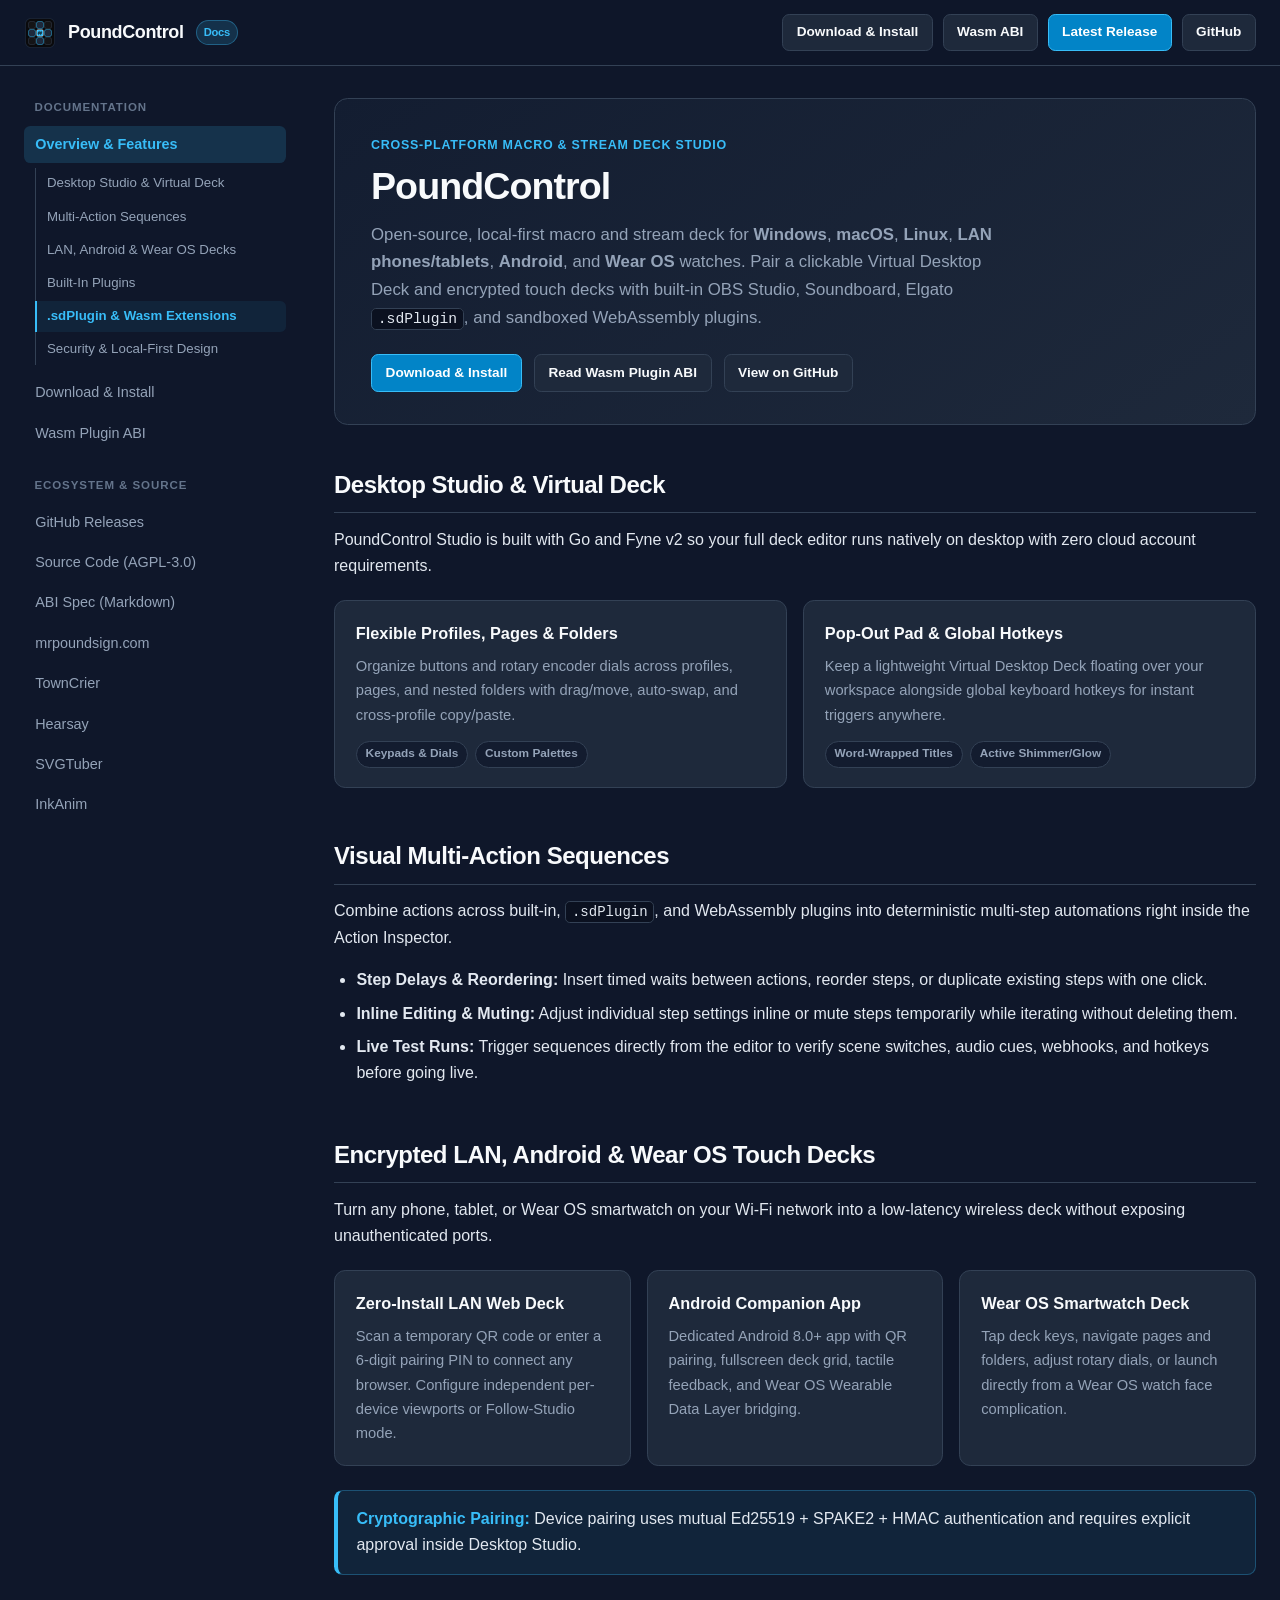
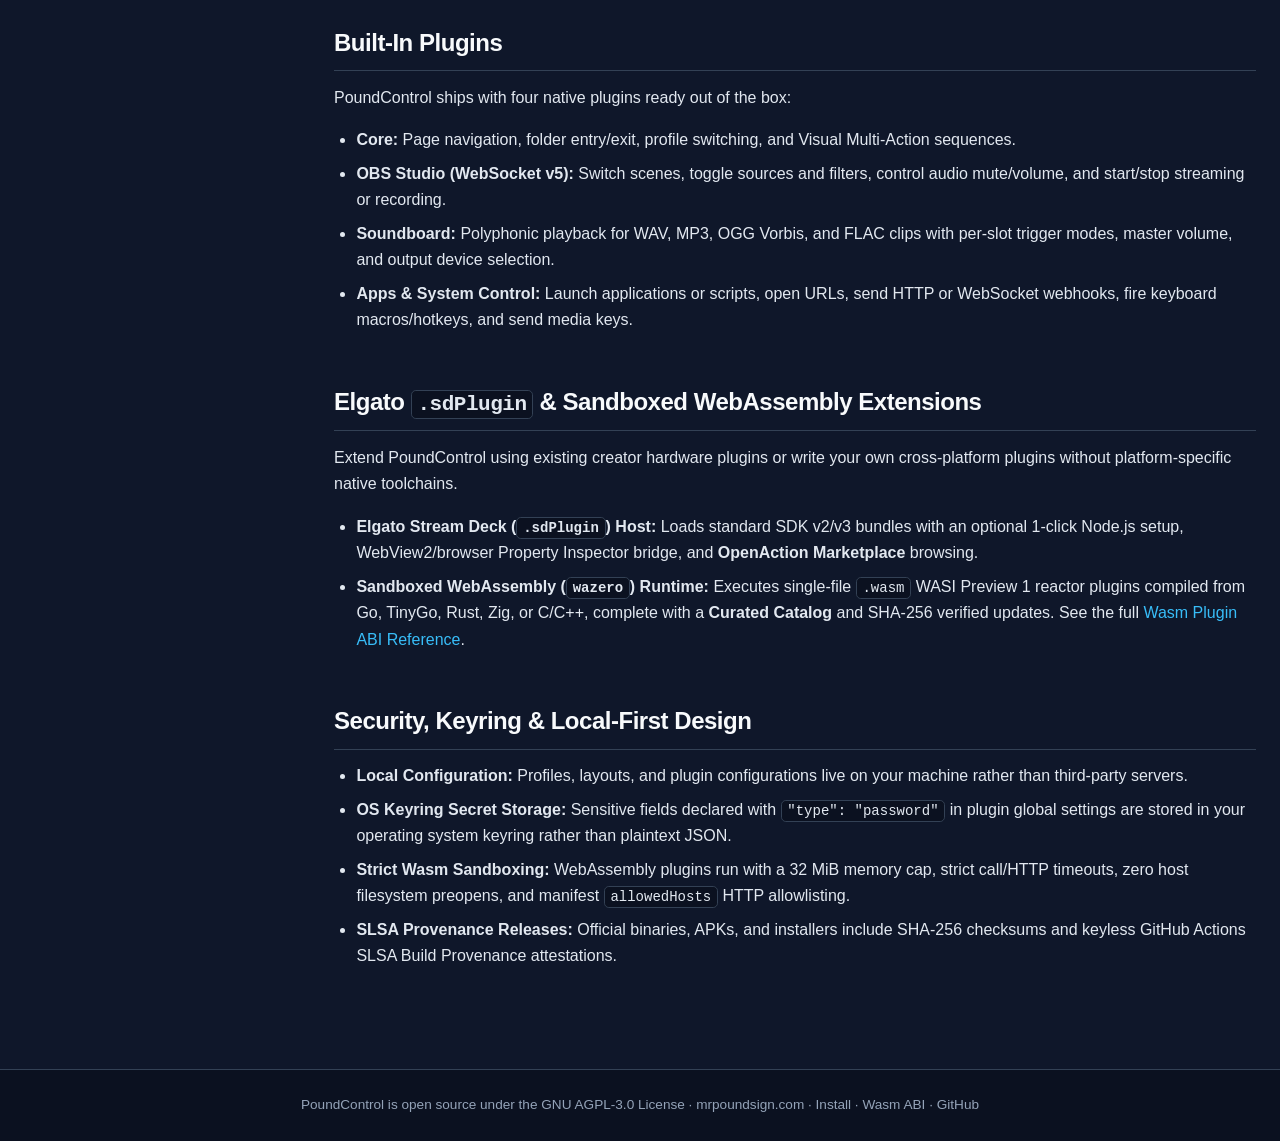
==== docs/index.html @ d722e158 "docs(pages): add GitHub Pages website, install guide, and Wasm ABI reference" ====
<!DOCTYPE html>
<html lang="en">
<head>
  <meta charset="UTF-8">
  <meta name="viewport" content="width=device-width, initial-scale=1.0">
  <meta name="google-site-verification" content="RJ-0Jr9dzDzeXes7Bo1_Vgc5GKHw8R2ADLe-tBge_tU">
  <title>PoundControl — Cross-Platform Macro Deck, OBS Studio Controller &amp; Plugin Studio</title>
  <meta name="description" content="Open-source, local-first macro and stream deck for Windows, macOS, Linux, LAN browsers, Android, and Wear OS with OBS Studio, Soundboard, .sdPlugin, and sandboxed WebAssembly plugins.">
  <link rel="icon" type="image/png" href="icon.png">
  <link rel="stylesheet" href="site.css">
  <script src="site.js" defer></script>
</head>
<body>
  <a href="#main-content" class="skip-link visually-hidden">Skip to main content</a>

  <div class="app-shell">
    <header class="site-header">
      <div class="header-inner">
        <a href="index.html" class="brand-link">
          <img src="icon.png" alt="" class="brand-icon" width="32" height="32">
          <span>PoundControl</span>
          <span class="brand-badge">Docs</span>
        </a>
        <nav class="header-actions" aria-label="Primary actions">
          <a href="install.html" class="header-btn">Download &amp; Install</a>
          <a href="wasm-abi.html" class="header-btn">Wasm ABI</a>
          <a href="https://github.com/mrpoundsign/PoundControl/releases/latest" class="header-btn header-btn-primary">Latest Release</a>
          <a href="https://github.com/mrpoundsign/PoundControl" class="header-btn">GitHub</a>
        </nav>
      </div>
    </header>

    <div class="docs-layout">
      <aside class="sidebar" aria-label="Documentation navigation">
        <div class="sidebar-group">
          <p class="sidebar-heading">Documentation</p>
          <ul class="sidebar-nav">
            <li>
              <a href="index.html" aria-current="page">Overview &amp; Features</a>
              <ul class="sidebar-subnav" aria-label="On this page">
                <li><a href="#studio">Desktop Studio &amp; Virtual Deck</a></li>
                <li><a href="#multi-action">Multi-Action Sequences</a></li>
                <li><a href="#touch-decks">LAN, Android &amp; Wear OS Decks</a></li>
                <li><a href="#built-in">Built-In Plugins</a></li>
                <li><a href="#plugins">.sdPlugin &amp; Wasm Extensions</a></li>
                <li><a href="#security">Security &amp; Local-First Design</a></li>
              </ul>
            </li>
            <li><a href="install.html">Download &amp; Install</a></li>
            <li><a href="wasm-abi.html">Wasm Plugin ABI</a></li>
          </ul>
        </div>

        <div class="sidebar-group">
          <p class="sidebar-heading">Ecosystem &amp; Source</p>
          <ul class="sidebar-nav">
            <li><a href="https://github.com/mrpoundsign/PoundControl/releases/latest">GitHub Releases</a></li>
            <li><a href="https://github.com/mrpoundsign/PoundControl">Source Code (AGPL-3.0)</a></li>
            <li><a href="https://github.com/mrpoundsign/PoundControl/blob/main/docs/WASM_PLUGIN_ABI.md">ABI Spec (Markdown)</a></li>
            <li><a href="https://mrpoundsign.com/">mrpoundsign.com</a></li>
            <li><a href="https://mrpoundsign.com/TownCrier/">TownCrier</a></li>
            <li><a href="https://mrpoundsign.com/Hearsay/">Hearsay</a></li>
            <li><a href="https://mrpoundsign.com/SVGTuber/">SVGTuber</a></li>
            <li><a href="https://mrpoundsign.com/InkAnim/">InkAnim</a></li>
          </ul>
        </div>
      </aside>

      <main id="main-content" class="doc-content">
        <section class="hero">
          <span class="hero-eyebrow">Cross-Platform Macro &amp; Stream Deck Studio</span>
          <h1>PoundControl</h1>
          <p class="hero-lead">
            Open-source, local-first macro and stream deck for <strong>Windows</strong>, <strong>macOS</strong>, <strong>Linux</strong>, <strong>LAN phones/tablets</strong>, <strong>Android</strong>, and <strong>Wear OS</strong> watches. Pair a clickable Virtual Desktop Deck and encrypted touch decks with built-in OBS Studio, Soundboard, Elgato <code>.sdPlugin</code>, and sandboxed WebAssembly plugins.
          </p>
          <div class="hero-actions">
            <a href="install.html" class="header-btn header-btn-primary">Download &amp; Install</a>
            <a href="wasm-abi.html" class="header-btn">Read Wasm Plugin ABI</a>
            <a href="https://github.com/mrpoundsign/PoundControl" class="header-btn">View on GitHub</a>
          </div>
        </section>

        <section id="studio" class="doc-section" tabindex="-1">
          <h2>Desktop Studio &amp; Virtual Deck</h2>
          <p>
            PoundControl Studio is built with Go and Fyne v2 so your full deck editor runs natively on desktop with zero cloud account requirements.
          </p>
          <div class="card-grid">
            <article class="card">
              <h3>Flexible Profiles, Pages &amp; Folders</h3>
              <p>Organize buttons and rotary encoder dials across profiles, pages, and nested folders with drag/move, auto-swap, and cross-profile copy/paste.</p>
              <div class="card-badges">
                <span class="pill">Keypads &amp; Dials</span>
                <span class="pill">Custom Palettes</span>
              </div>
            </article>
            <article class="card">
              <h3>Pop-Out Pad &amp; Global Hotkeys</h3>
              <p>Keep a lightweight Virtual Desktop Deck floating over your workspace alongside global keyboard hotkeys for instant triggers anywhere.</p>
              <div class="card-badges">
                <span class="pill">Word-Wrapped Titles</span>
                <span class="pill">Active Shimmer/Glow</span>
              </div>
            </article>
          </div>
        </section>

        <section id="multi-action" class="doc-section" tabindex="-1">
          <h2>Visual Multi-Action Sequences</h2>
          <p>
            Combine actions across built-in, <code>.sdPlugin</code>, and WebAssembly plugins into deterministic multi-step automations right inside the Action Inspector.
          </p>
          <ul>
            <li><strong>Step Delays &amp; Reordering:</strong> Insert timed waits between actions, reorder steps, or duplicate existing steps with one click.</li>
            <li><strong>Inline Editing &amp; Muting:</strong> Adjust individual step settings inline or mute steps temporarily while iterating without deleting them.</li>
            <li><strong>Live Test Runs:</strong> Trigger sequences directly from the editor to verify scene switches, audio cues, webhooks, and hotkeys before going live.</li>
          </ul>
        </section>

        <section id="touch-decks" class="doc-section" tabindex="-1">
          <h2>Encrypted LAN, Android &amp; Wear OS Touch Decks</h2>
          <p>
            Turn any phone, tablet, or Wear OS smartwatch on your Wi-Fi network into a low-latency wireless deck without exposing unauthenticated ports.
          </p>
          <div class="card-grid">
            <article class="card">
              <h3>Zero-Install LAN Web Deck</h3>
              <p>Scan a temporary QR code or enter a 6-digit pairing PIN to connect any browser. Configure independent per-device viewports or Follow-Studio mode.</p>
            </article>
            <article class="card">
              <h3>Android Companion App</h3>
              <p>Dedicated Android 8.0+ app with QR pairing, fullscreen deck grid, tactile feedback, and Wear OS Wearable Data Layer bridging.</p>
            </article>
            <article class="card">
              <h3>Wear OS Smartwatch Deck</h3>
              <p>Tap deck keys, navigate pages and folders, adjust rotary dials, or launch directly from a Wear OS watch face complication.</p>
            </article>
          </div>
          <div class="callout">
            <strong>Cryptographic Pairing:</strong> Device pairing uses mutual Ed25519 + SPAKE2 + HMAC authentication and requires explicit approval inside Desktop Studio.
          </div>
        </section>

        <section id="built-in" class="doc-section" tabindex="-1">
          <h2>Built-In Plugins</h2>
          <p>PoundControl ships with four native plugins ready out of the box:</p>
          <ul>
            <li><strong>Core:</strong> Page navigation, folder entry/exit, profile switching, and Visual Multi-Action sequences.</li>
            <li><strong>OBS Studio (WebSocket v5):</strong> Switch scenes, toggle sources and filters, control audio mute/volume, and start/stop streaming or recording.</li>
            <li><strong>Soundboard:</strong> Polyphonic playback for WAV, MP3, OGG Vorbis, and FLAC clips with per-slot trigger modes, master volume, and output device selection.</li>
            <li><strong>Apps &amp; System Control:</strong> Launch applications or scripts, open URLs, send HTTP or WebSocket webhooks, fire keyboard macros/hotkeys, and send media keys.</li>
          </ul>
        </section>

        <section id="plugins" class="doc-section" tabindex="-1">
          <h2>Elgato <code>.sdPlugin</code> &amp; Sandboxed WebAssembly Extensions</h2>
          <p>
            Extend PoundControl using existing creator hardware plugins or write your own cross-platform plugins without platform-specific native toolchains.
          </p>
          <ul>
            <li><strong>Elgato Stream Deck (<code>.sdPlugin</code>) Host:</strong> Loads standard SDK v2/v3 bundles with an optional 1-click Node.js setup, WebView2/browser Property Inspector bridge, and <strong>OpenAction Marketplace</strong> browsing.</li>
            <li><strong>Sandboxed WebAssembly (<code>wazero</code>) Runtime:</strong> Executes single-file <code>.wasm</code> WASI Preview 1 reactor plugins compiled from Go, TinyGo, Rust, Zig, or C/C++, complete with a <strong>Curated Catalog</strong> and SHA-256 verified updates. See the full <a href="wasm-abi.html">Wasm Plugin ABI Reference</a>.</li>
          </ul>
        </section>

        <section id="security" class="doc-section" tabindex="-1">
          <h2>Security, Keyring &amp; Local-First Design</h2>
          <ul>
            <li><strong>Local Configuration:</strong> Profiles, layouts, and plugin configurations live on your machine rather than third-party servers.</li>
            <li><strong>OS Keyring Secret Storage:</strong> Sensitive fields declared with <code>"type": "password"</code> in plugin global settings are stored in your operating system keyring rather than plaintext JSON.</li>
            <li><strong>Strict Wasm Sandboxing:</strong> WebAssembly plugins run with a 32 MiB memory cap, strict call/HTTP timeouts, zero host filesystem preopens, and manifest <code>allowedHosts</code> HTTP allowlisting.</li>
            <li><strong>SLSA Provenance Releases:</strong> Official binaries, APKs, and installers include SHA-256 checksums and keyless GitHub Actions SLSA Build Provenance attestations.</li>
          </ul>
        </section>
      </main>
    </div>

    <footer class="site-footer">
      PoundControl is open source under the <a href="https://github.com/mrpoundsign/PoundControl/blob/main/LICENSE">GNU AGPL-3.0 License</a> &middot;
      <a href="https://mrpoundsign.com/">mrpoundsign.com</a> &middot;
      <a href="install.html">Install</a> &middot;
      <a href="wasm-abi.html">Wasm ABI</a> &middot;
      <a href="https://github.com/mrpoundsign/PoundControl">GitHub</a>
    </footer>
  </div>
</body>
</html>
---- docs/site.css ----
:root {
  color-scheme: dark;
  --bg-page: #0F172A;
  --bg-surface: #1E293B;
  --bg-surface-hover: #273549;
  --bg-code: #0B1120;
  --border-subtle: #334155;
  --border-bright: #475569;
  --text-primary: #F8FAFC;
  --text-secondary: #94A3B8;
  --text-muted: #64748B;
  --accent-primary: #38BDF8;
  --accent-secondary: #0284C7;
  --accent-glow: rgba(56, 189, 248, 0.16);
  --success: #34D399;
  --warning: #FBBF24;
  --badge-req-bg: rgba(56, 189, 248, 0.14);
  --badge-req-text: #7DD3FC;
  --badge-opt-bg: rgba(148, 163, 184, 0.14);
  --badge-opt-text: #CBD5E1;
  --badge-exp-bg: rgba(251, 191, 36, 0.14);
  --badge-exp-text: #FCD34D;

  --font-sans: 'Inter', -apple-system, BlinkMacSystemFont, "Segoe UI", Roboto, Helvetica, Arial, sans-serif;
  --font-mono: 'JetBrains Mono', ui-monospace, SFMono-Regular, Menlo, Monaco, Consolas, "Liberation Mono", "Courier New", monospace;
}

*, *::before, *::after {
  box-sizing: border-box;
}

html {
  background-color: var(--bg-page);
  color: var(--text-primary);
  font-family: var(--font-sans);
  line-height: 1.65;
  scroll-behavior: smooth;
  scroll-padding-top: 5.5rem;
}

body {
  margin: 0;
  min-height: 100vh;
  background-color: var(--bg-page);
  color: var(--text-primary);
}

/* Accessibility skip link & utilities */
.visually-hidden {
  position: absolute;
  width: 1px;
  height: 1px;
  padding: 0;
  margin: -1px;
  overflow: hidden;
  clip: rect(0, 0, 0, 0);
  white-space: nowrap;
  border: 0;
}

.skip-link:focus {
  position: fixed;
  top: 0.75rem;
  left: 0.75rem;
  width: auto;
  height: auto;
  margin: 0;
  padding: 0.55rem 0.95rem;
  clip: auto;
  overflow: visible;
  z-index: 200;
  background-color: var(--accent-primary);
  color: #0B1120;
  font-weight: 600;
  border-radius: 0.45rem;
  text-decoration: none;
  box-shadow: 0 8px 24px rgba(0, 0, 0, 0.5);
}

a {
  color: var(--accent-primary);
  text-decoration: none;
}

a:hover {
  text-decoration: underline;
}

a:focus-visible,
button:focus-visible,
.table-wrapper:focus-visible {
  outline: 2px solid var(--accent-primary);
  outline-offset: 2px;
}

/* Shell & Header */
.app-shell {
  display: flex;
  flex-direction: column;
  min-height: 100vh;
}

.site-header {
  position: sticky;
  top: 0;
  z-index: 50;
  background-color: rgba(15, 23, 42, 0.88);
  backdrop-filter: blur(12px);
  border-bottom: 1px solid var(--border-subtle);
}

.header-inner {
  max-width: 1320px;
  margin: 0 auto;
  padding: 0.85rem 1.5rem;
  display: flex;
  align-items: center;
  justify-content: space-between;
  gap: 1rem;
  flex-wrap: wrap;
}

.brand-link {
  display: inline-flex;
  align-items: center;
  gap: 0.75rem;
  color: var(--text-primary);
  font-weight: 700;
  font-size: 1.125rem;
  letter-spacing: -0.02em;
  text-decoration: none;
}

.brand-link:hover {
  text-decoration: none;
  color: var(--accent-primary);
}

.brand-icon {
  width: 32px;
  height: 32px;
  border-radius: 7px;
  flex-shrink: 0;
}

.brand-badge {
  font-size: 0.7rem;
  font-weight: 600;
  padding: 0.15rem 0.45rem;
  border-radius: 999px;
  background-color: var(--accent-glow);
  color: var(--accent-primary);
  border: 1px solid rgba(56, 189, 248, 0.35);
}

.header-actions {
  display: flex;
  align-items: center;
  gap: 0.6rem;
  flex-wrap: wrap;
}

.header-btn {
  display: inline-flex;
  align-items: center;
  gap: 0.4rem;
  padding: 0.42rem 0.85rem;
  font-size: 0.85rem;
  font-weight: 600;
  border-radius: 0.45rem;
  border: 1px solid var(--border-subtle);
  background-color: var(--bg-surface);
  color: var(--text-primary);
  transition: background-color 0.15s ease, border-color 0.15s ease;
}

.header-btn:hover {
  text-decoration: none;
  background-color: var(--bg-surface-hover);
  border-color: var(--border-bright);
}

.header-btn-primary {
  background-color: var(--accent-secondary);
  border-color: var(--accent-primary);
  color: #FFFFFF;
}

.header-btn-primary:hover {
  background-color: #0369A1;
}

/* Main two-column docs layout */
.docs-layout {
  flex: 1;
  width: 100%;
  max-width: 1320px;
  margin: 0 auto;
  padding: 2rem 1.5rem 3.5rem;
  display: grid;
  grid-template-columns: 270px minmax(0, 1fr);
  gap: 2.5rem;
  align-items: start;
}

/* Sticky Sidebar */
.sidebar {
  position: sticky;
  top: 5.25rem;
  max-height: calc(100vh - 6.5rem);
  overflow-y: auto;
  padding-right: 0.5rem;
}

.sidebar-group {
  margin-bottom: 1.5rem;
}

.sidebar-heading {
  font-size: 0.72rem;
  font-weight: 700;
  text-transform: uppercase;
  letter-spacing: 0.08em;
  color: var(--text-muted);
  margin: 0 0 0.55rem 0.65rem;
}

.sidebar-nav {
  list-style: none;
  margin: 0;
  padding: 0;
}

.sidebar-nav > li {
  margin-bottom: 0.2rem;
}

.sidebar-nav a {
  display: block;
  padding: 0.42rem 0.7rem;
  border-radius: 0.4rem;
  font-size: 0.9rem;
  color: var(--text-secondary);
  font-weight: 500;
  transition: background-color 0.12s ease, color 0.12s ease;
}

.sidebar-nav a:hover {
  text-decoration: none;
  background-color: var(--bg-surface);
  color: var(--text-primary);
}

.sidebar-nav > li > a[aria-current="page"] {
  background-color: var(--accent-glow);
  color: var(--accent-primary);
  font-weight: 600;
}

/* Scrollspy Subnav */
.sidebar-subnav {
  list-style: none;
  margin: 0.3rem 0 0.6rem 0.7rem;
  padding: 0 0 0 0.65rem;
  border-left: 1px solid var(--border-subtle);
  scroll-target-group: auto;
}

.sidebar-subnav li {
  margin: 0.15rem 0;
}

.sidebar-subnav a {
  padding: 0.28rem 0.6rem;
  font-size: 0.83rem;
  color: var(--text-secondary);
  border-left: 2px solid transparent;
  margin-left: -0.7rem;
  border-radius: 0 0.35rem 0.35rem 0;
}

.sidebar-subnav a:is(:target-current, .target-current) {
  color: var(--accent-primary);
  border-left-color: var(--accent-primary);
  background-color: rgba(56, 189, 248, 0.08);
  font-weight: 600;
}

/* Main Content */
.doc-content {
  min-width: 0;
}

.hero {
  background: linear-gradient(145deg, #131D31 0%, #1E293B 100%);
  border: 1px solid var(--border-subtle);
  border-radius: 0.85rem;
  padding: 2rem 2.25rem;
  margin-bottom: 2.25rem;
}

.hero-eyebrow {
  display: inline-block;
  font-size: 0.78rem;
  font-weight: 600;
  letter-spacing: 0.06em;
  text-transform: uppercase;
  color: var(--accent-primary);
  margin-bottom: 0.5rem;
}

.hero h1 {
  margin: 0 0 0.75rem;
  font-size: clamp(1.75rem, 3vw, 2.35rem);
  line-height: 1.2;
  letter-spacing: -0.025em;
}

.hero-lead {
  margin: 0 0 1.4rem;
  color: var(--text-secondary);
  font-size: 1.05rem;
  max-width: 68ch;
}

.hero-actions {
  display: flex;
  flex-wrap: wrap;
  gap: 0.75rem;
}

.doc-section {
  margin-bottom: 2.75rem;
  padding-top: 0.25rem;
}

.doc-section:focus {
  outline: none;
}

.doc-section h2 {
  font-size: 1.5rem;
  letter-spacing: -0.02em;
  margin: 0 0 0.85rem;
  padding-bottom: 0.5rem;
  border-bottom: 1px solid var(--border-subtle);
}

.doc-section h3 {
  font-size: 1.15rem;
  margin: 1.6rem 0 0.6rem;
  color: var(--text-primary);
}

.doc-section p {
  margin: 0 0 1rem;
  color: #E2E8F0;
}

.doc-section ul,
.doc-section ol {
  margin: 0 0 1.1rem;
  padding-left: 1.4rem;
  color: #E2E8F0;
}

.doc-section li {
  margin-bottom: 0.45rem;
}

code {
  font-family: var(--font-mono);
  font-size: 0.875em;
  background-color: var(--bg-code);
  border: 1px solid var(--border-subtle);
  padding: 0.12rem 0.36rem;
  border-radius: 0.3rem;
  color: #E2E8F0;
}

pre code {
  background: none;
  border: none;
  padding: 0;
  font-size: 0.86rem;
}

/* Feature Cards Grid */
.card-grid {
  display: grid;
  grid-template-columns: repeat(auto-fit, minmax(240px, 1fr));
  gap: 1rem;
  margin: 1.25rem 0 1.5rem;
}

.card {
  background-color: var(--bg-surface);
  border: 1px solid var(--border-subtle);
  border-radius: 0.7rem;
  padding: 1.2rem 1.3rem;
}

.card h3 {
  margin: 0 0 0.45rem;
  font-size: 1.02rem;
  color: var(--text-primary);
}

.card p {
  margin: 0;
  font-size: 0.92rem;
  color: var(--text-secondary);
}

.card-badges {
  display: flex;
  flex-wrap: wrap;
  gap: 0.45rem;
  margin-top: 0.85rem;
}

.pill {
  font-size: 0.74rem;
  font-weight: 600;
  padding: 0.18rem 0.55rem;
  border-radius: 999px;
  background-color: rgba(15, 23, 42, 0.7);
  border: 1px solid var(--border-subtle);
  color: var(--text-secondary);
}

/* Callout */
.callout {
  background-color: rgba(56, 189, 248, 0.08);
  border: 1px solid rgba(56, 189, 248, 0.3);
  border-left: 4px solid var(--accent-primary);
  border-radius: 0.55rem;
  padding: 0.95rem 1.15rem;
  margin: 1.25rem 0;
  color: #E2E8F0;
}

.callout strong {
  color: var(--accent-primary);
}

/* Badges in tables */
.status-badge {
  display: inline-block;
  font-size: 0.74rem;
  font-weight: 600;
  padding: 0.16rem 0.5rem;
  border-radius: 0.35rem;
  white-space: nowrap;
}

.status-required {
  background-color: var(--badge-req-bg);
  color: var(--badge-req-text);
  border: 1px solid rgba(56, 189, 248, 0.35);
}

.status-optional {
  background-color: var(--badge-opt-bg);
  color: var(--badge-opt-text);
  border: 1px solid rgba(148, 163, 184, 0.3);
}

.status-experimental {
  background-color: var(--badge-exp-bg);
  color: var(--badge-exp-text);
  border: 1px solid rgba(251, 191, 36, 0.35);
}

/* Responsive Tables (container query + sticky header/first column) */
.table-wrapper {
  container-type: inline-size;
  overflow-x: auto;
  overflow-y: auto;
  max-block-size: min(560px, 75vh);
  margin: 1.25rem 0 1.75rem;
  border: 1px solid var(--border-subtle);
  border-radius: 0.65rem;
  background-color: var(--bg-surface);
}

.api-table {
  width: 100%;
  border-collapse: collapse;
  font-size: 0.9rem;
  text-align: left;
}

.api-table caption {
  text-align: left;
  padding: 0.85rem 1rem;
  font-weight: 600;
  font-size: 0.95rem;
  color: var(--text-primary);
  background-color: #162032;
  border-bottom: 1px solid var(--border-subtle);
}

.api-table th,
.api-table td {
  padding: 0.75rem 1rem;
  border-bottom: 1px solid var(--border-subtle);
  vertical-align: top;
}

.api-table thead th {
  position: sticky;
  top: 0;
  z-index: 2;
  background-color: #131D31;
  color: var(--text-secondary);
  font-size: 0.78rem;
  font-weight: 700;
  text-transform: uppercase;
  letter-spacing: 0.05em;
  border-bottom: 1px solid var(--border-bright);
}

.api-table tbody th[scope="row"] {
  position: sticky;
  left: 0;
  z-index: 1;
  background-color: var(--bg-surface);
  font-weight: 600;
  color: var(--text-primary);
}

.api-table tbody tr:last-child th,
.api-table tbody tr:last-child td {
  border-bottom: none;
}

/* Table column labels for stacked narrow container layout */
.table-downloads {
  --label-2: "Recommended Download";
  --label-3: "Notes";
}

.table-limits {
  --label-2: "Value";
  --label-3: "Notes";
}

.table-exports {
  --label-2: "Status";
  --label-3: "Signature (Wasm types)";
  --label-4: "Return Value";
}

.table-imports {
  --label-2: "Signature";
  --label-3: "Return";
}

.table-field-types {
  --label-2: "UI Control";
  --label-3: "JSON Value / Shape";
  --label-4: "Notes";
}

@container (width < 600px) {
  .table-wrapper {
    max-block-size: none;
    overflow: visible;
    background-color: transparent;
    border: none;
  }

  .api-table,
  .api-table caption,
  .api-table tbody,
  .api-table tr,
  .api-table th,
  .api-table td {
    display: block;
    width: 100%;
  }

  .api-table caption {
    border: 1px solid var(--border-subtle);
    border-radius: 0.65rem 0.65rem 0 0;
  }

  .api-table thead {
    display: none;
  }

  .api-table tr {
    background-color: var(--bg-surface);
    border: 1px solid var(--border-subtle);
    border-radius: 0.65rem;
    margin-bottom: 0.85rem;
    overflow: hidden;
  }

  .api-table tbody th[scope="row"] {
    position: static;
    background-color: #162032;
    border-bottom: 1px solid var(--border-subtle);
  }

  .api-table td {
    display: grid;
    grid-template-columns: minmax(110px, 38%) 1fr;
    gap: 0.75rem;
    align-items: start;
  }

  .api-table td::before {
    font-size: 0.76rem;
    font-weight: 700;
    text-transform: uppercase;
    letter-spacing: 0.04em;
    color: var(--text-secondary);
  }

  .api-table td:nth-child(2)::before {
    content: var(--label-2);
  }

  .api-table td:nth-child(3)::before {
    content: var(--label-3);
  }

  .api-table td:nth-child(4)::before {
    content: var(--label-4);
  }
}

/* Copyable Code Figures */
.code-figure {
  margin: 1.2rem 0 1.6rem;
  border: 1px solid var(--border-subtle);
  border-radius: 0.65rem;
  background-color: var(--bg-code);
  overflow: hidden;
}

.code-figure figcaption {
  padding: 0.55rem 1rem;
  font-size: 0.8rem;
  font-weight: 600;
  color: var(--text-secondary);
  background-color: #131D31;
  border-bottom: 1px solid var(--border-subtle);
}

.copyable {
  position: relative;
}

.copyable pre {
  margin: 0;
  padding: 1rem 3.5rem 1rem 1rem;
  overflow-x: auto;
  line-height: 1.55;
  color: #E2E8F0;
}

.copy-button {
  position: absolute;
  top: 0.55rem;
  right: 0.55rem;
  display: inline-flex;
  align-items: center;
  justify-content: center;
  width: 2.1rem;
  height: 2.1rem;
  padding: 0;
  border: 1px solid var(--border-subtle);
  border-radius: 0.45rem;
  background-color: var(--bg-surface);
  color: var(--text-secondary);
  cursor: pointer;
  transition: opacity 0.15s ease, color 0.15s ease, background-color 0.15s ease, border-color 0.15s ease;
}

.copy-button:hover {
  color: var(--text-primary);
  background-color: var(--bg-surface-hover);
  border-color: var(--border-bright);
}

.copy-button[data-copied="true"] {
  color: var(--success);
  border-color: rgba(52, 211, 153, 0.5);
}

.copy-button .icon-check {
  display: none;
}

.copy-button[data-copied="true"] .icon-copy {
  display: none;
}

.copy-button[data-copied="true"] .icon-check {
  display: block;
}

.copyable .tip {
  position: absolute;
  top: 0.65rem;
  right: 3rem;
  padding: 0.25rem 0.6rem;
  font-size: 0.76rem;
  font-weight: 600;
  border-radius: 0.35rem;
  background-color: #064E3B;
  color: #A7F3D0;
  border: 1px solid rgba(52, 211, 153, 0.4);
  pointer-events: none;
  opacity: 0;
  transition: opacity 0.15s ease;
}

.copyable:has(.copy-button[data-copied="true"]) .tip {
  opacity: 1;
}

@media (hover: hover) {
  .copy-button {
    opacity: 0;
  }

  .copyable:hover .copy-button,
  .copy-button:focus-visible,
  .copy-button[data-copied="true"] {
    opacity: 1;
  }
}

@media (pointer: coarse) {
  .copy-button {
    min-width: 44px;
    min-height: 44px;
    opacity: 1;
  }

  .copyable pre {
    padding-right: 4rem;
  }
}

/* Footer */
.site-footer {
  border-top: 1px solid var(--border-subtle);
  background-color: #0B1120;
  padding: 1.5rem;
  text-align: center;
  font-size: 0.85rem;
  color: var(--text-secondary);
}

.site-footer a {
  color: var(--text-secondary);
}

.site-footer a:hover {
  color: var(--accent-primary);
}

/* Mobile Sidebar Collapse */
@media (max-width: 900px) {
  .docs-layout {
    grid-template-columns: 1fr;
    gap: 1.5rem;
    padding: 1.25rem 1rem 2.5rem;
  }

  .sidebar {
    position: static;
    max-height: none;
    overflow: visible;
    padding: 1rem;
    background-color: var(--bg-surface);
    border: 1px solid var(--border-subtle);
    border-radius: 0.65rem;
  }
}

@media (prefers-reduced-motion: reduce) {
  html {
    scroll-behavior: auto;
  }

  *, *::before, *::after {
    transition-duration: 0.01ms !important;
    animation-duration: 0.01ms !important;
  }
}
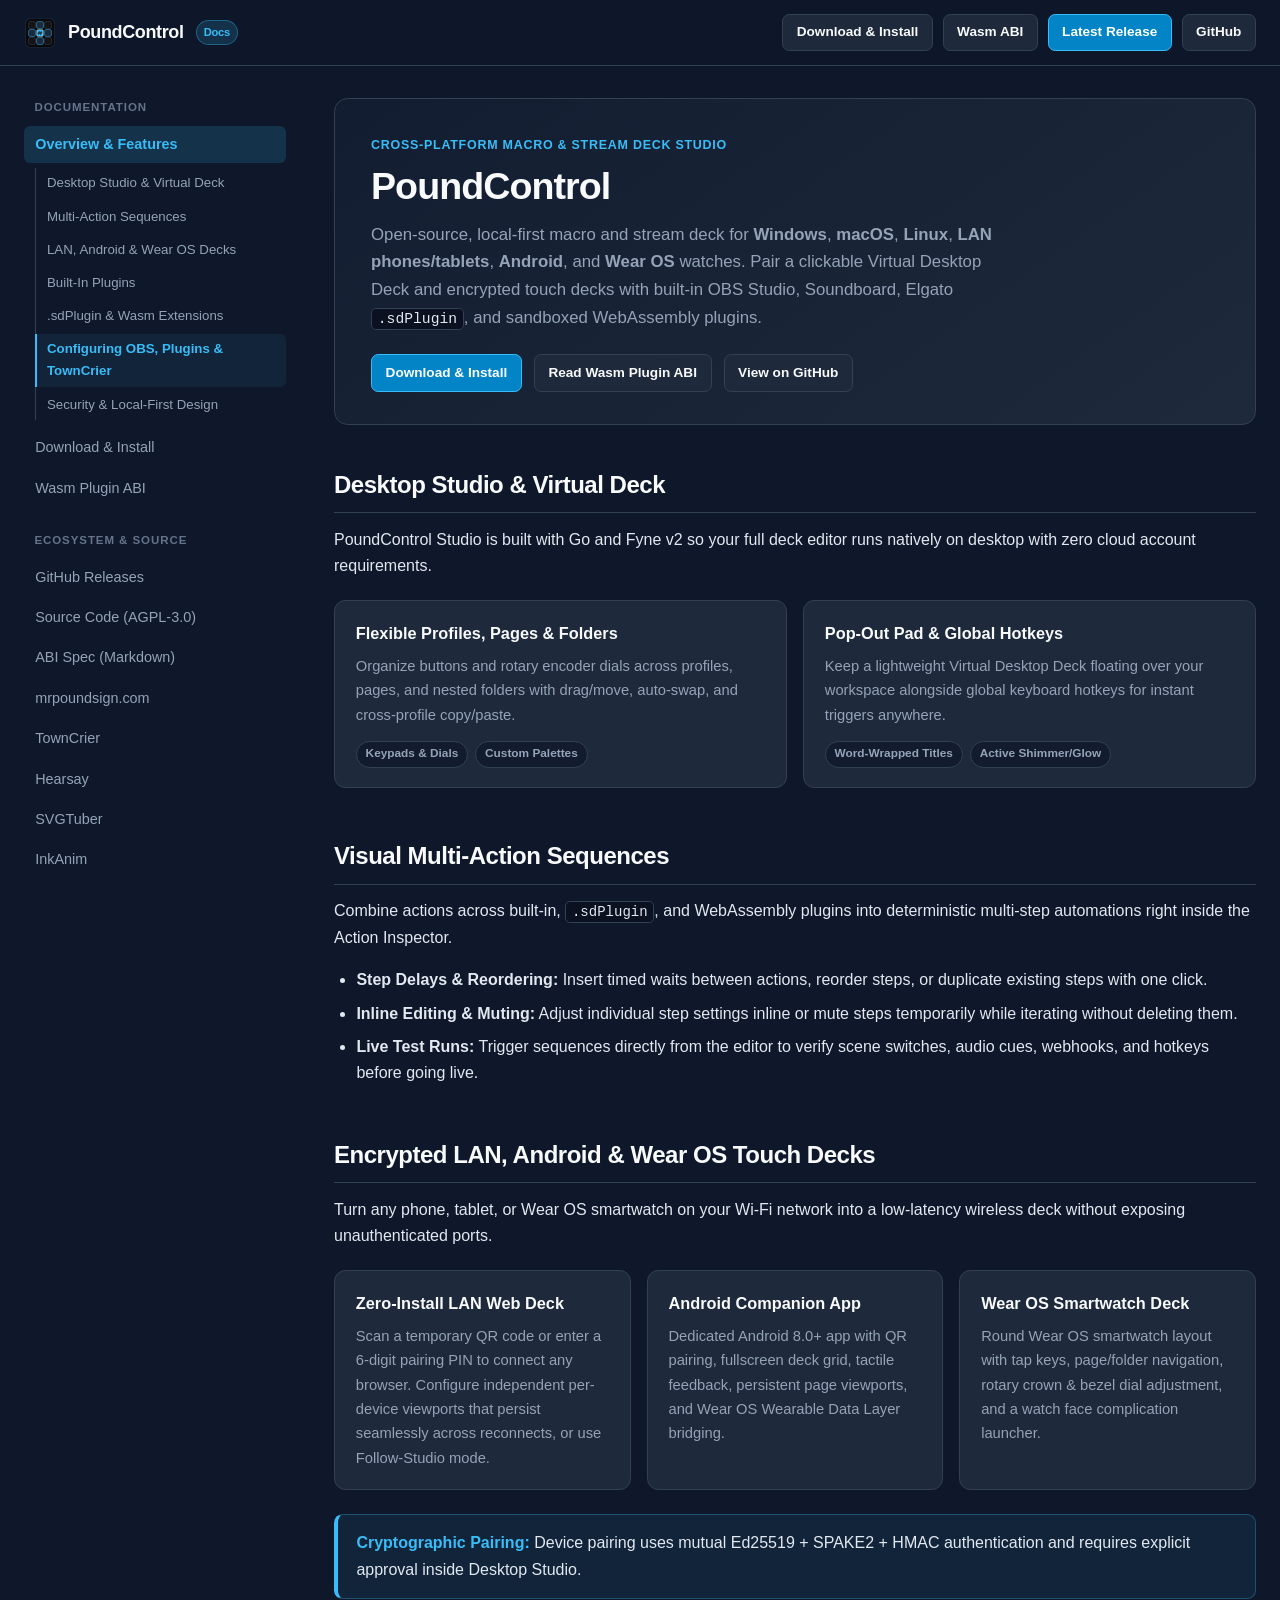
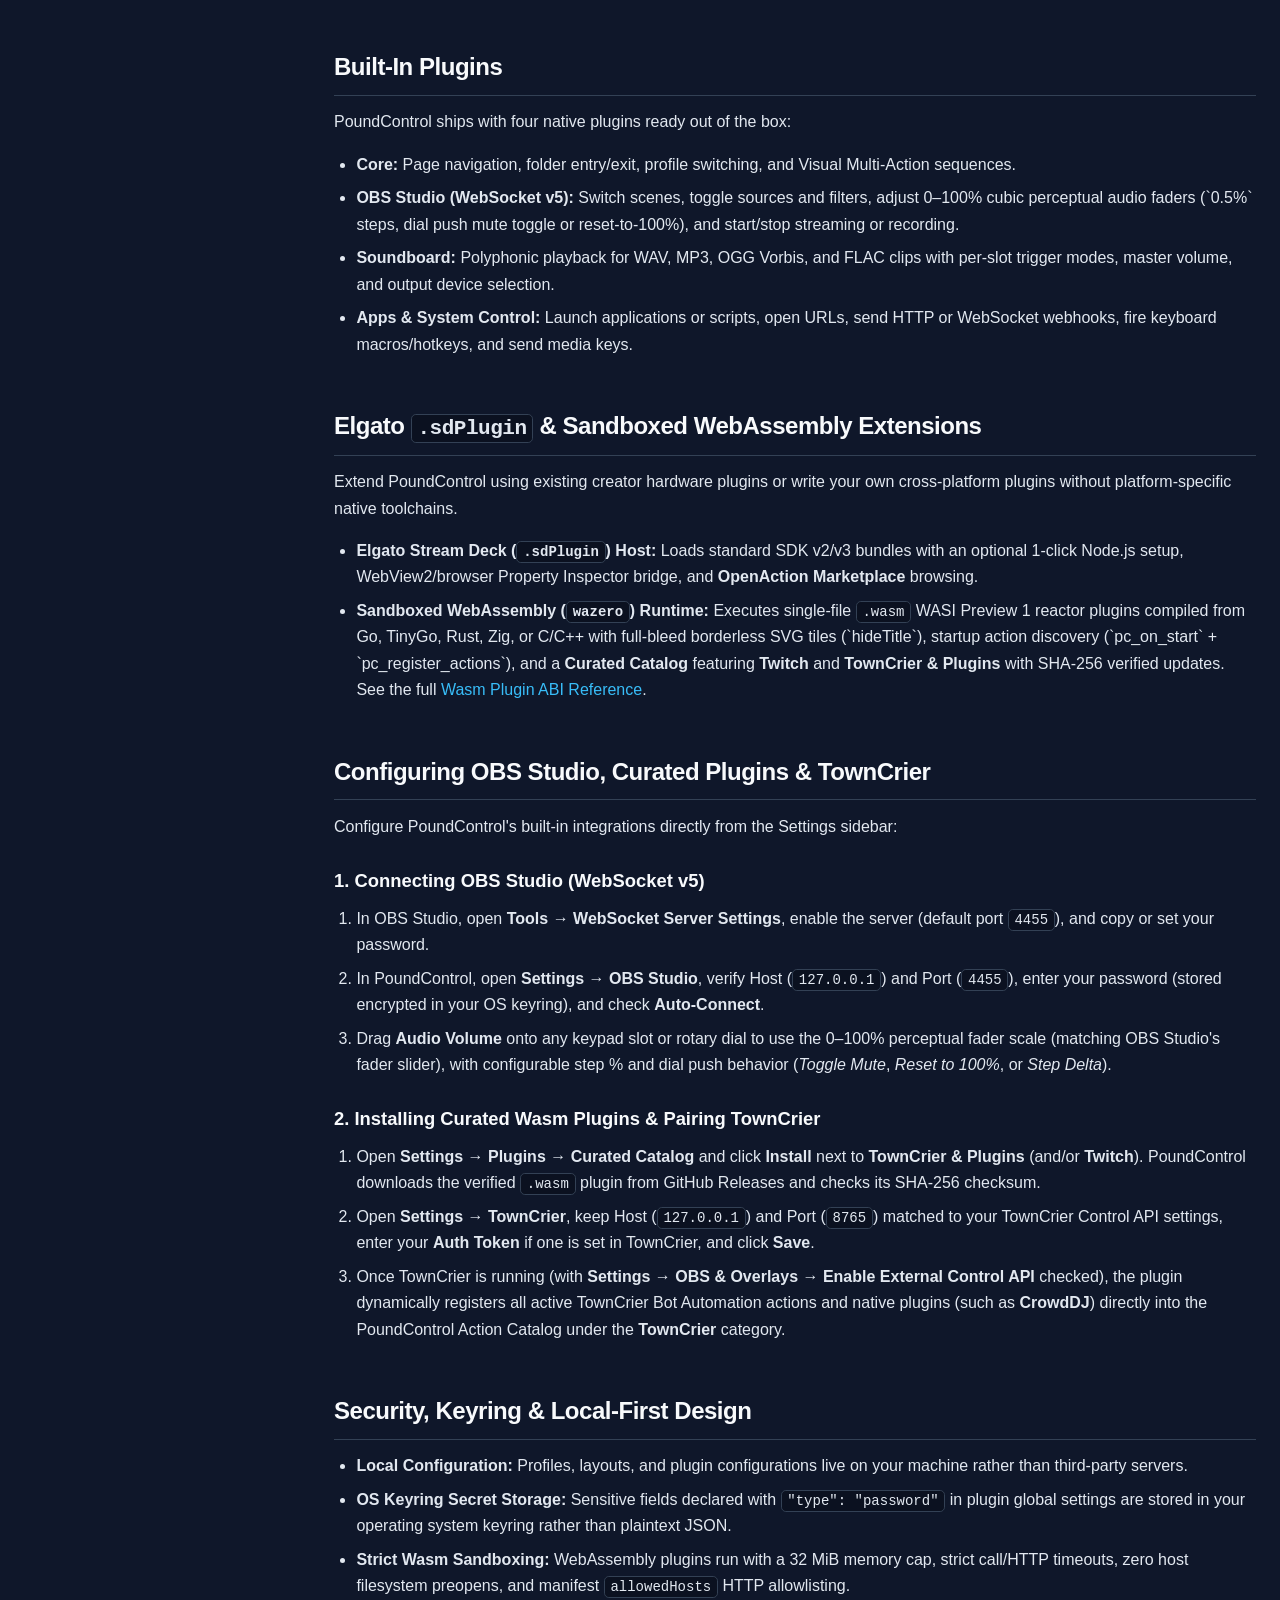
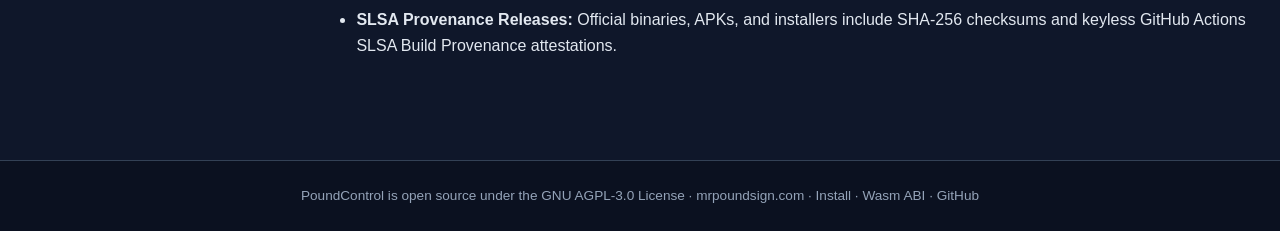
==== commit 5c69262e: "fix(obs,release): guard OBS hydration against stale volume overwrites, add CHANGELOG/docs, and relea" ====
--- a/docs/index.html
+++ b/docs/index.html
@@ -43,6 +43,7 @@
                 <li><a href="#touch-decks">LAN, Android &amp; Wear OS Decks</a></li>
                 <li><a href="#built-in">Built-In Plugins</a></li>
                 <li><a href="#plugins">.sdPlugin &amp; Wasm Extensions</a></li>
+                <li><a href="#configuration">Configuring OBS, Plugins &amp; TownCrier</a></li>
                 <li><a href="#security">Security &amp; Local-First Design</a></li>
               </ul>
             </li>
@@ -125,15 +126,15 @@
           <div class="card-grid">
             <article class="card">
               <h3>Zero-Install LAN Web Deck</h3>
-              <p>Scan a temporary QR code or enter a 6-digit pairing PIN to connect any browser. Configure independent per-device viewports or Follow-Studio mode.</p>
+              <p>Scan a temporary QR code or enter a 6-digit pairing PIN to connect any browser. Configure independent per-device viewports that persist seamlessly across reconnects, or use Follow-Studio mode.</p>
             </article>
             <article class="card">
               <h3>Android Companion App</h3>
-              <p>Dedicated Android 8.0+ app with QR pairing, fullscreen deck grid, tactile feedback, and Wear OS Wearable Data Layer bridging.</p>
+              <p>Dedicated Android 8.0+ app with QR pairing, fullscreen deck grid, tactile feedback, persistent page viewports, and Wear OS Wearable Data Layer bridging.</p>
             </article>
             <article class="card">
               <h3>Wear OS Smartwatch Deck</h3>
-              <p>Tap deck keys, navigate pages and folders, adjust rotary dials, or launch directly from a Wear OS watch face complication.</p>
+              <p>Round Wear OS smartwatch layout with tap keys, page/folder navigation, rotary crown &amp; bezel dial adjustment, and a watch face complication launcher.</p>
             </article>
           </div>
           <div class="callout">
@@ -146,7 +147,7 @@
           <p>PoundControl ships with four native plugins ready out of the box:</p>
           <ul>
             <li><strong>Core:</strong> Page navigation, folder entry/exit, profile switching, and Visual Multi-Action sequences.</li>
-            <li><strong>OBS Studio (WebSocket v5):</strong> Switch scenes, toggle sources and filters, control audio mute/volume, and start/stop streaming or recording.</li>
+            <li><strong>OBS Studio (WebSocket v5):</strong> Switch scenes, toggle sources and filters, adjust 0&ndash;100% cubic perceptual audio faders (`0.5%` steps, dial push mute toggle or reset-to-100%), and start/stop streaming or recording.</li>
             <li><strong>Soundboard:</strong> Polyphonic playback for WAV, MP3, OGG Vorbis, and FLAC clips with per-slot trigger modes, master volume, and output device selection.</li>
             <li><strong>Apps &amp; System Control:</strong> Launch applications or scripts, open URLs, send HTTP or WebSocket webhooks, fire keyboard macros/hotkeys, and send media keys.</li>
           </ul>
@@ -159,8 +160,25 @@
           </p>
           <ul>
             <li><strong>Elgato Stream Deck (<code>.sdPlugin</code>) Host:</strong> Loads standard SDK v2/v3 bundles with an optional 1-click Node.js setup, WebView2/browser Property Inspector bridge, and <strong>OpenAction Marketplace</strong> browsing.</li>
-            <li><strong>Sandboxed WebAssembly (<code>wazero</code>) Runtime:</strong> Executes single-file <code>.wasm</code> WASI Preview 1 reactor plugins compiled from Go, TinyGo, Rust, Zig, or C/C++, complete with a <strong>Curated Catalog</strong> and SHA-256 verified updates. See the full <a href="wasm-abi.html">Wasm Plugin ABI Reference</a>.</li>
-          </ul>
+            <li><strong>Sandboxed WebAssembly (<code>wazero</code>) Runtime:</strong> Executes single-file <code>.wasm</code> WASI Preview 1 reactor plugins compiled from Go, TinyGo, Rust, Zig, or C/C++ with full-bleed borderless SVG tiles (`hideTitle`), startup action discovery (`pc_on_start` + `pc_register_actions`), and a <strong>Curated Catalog</strong> featuring <strong>Twitch</strong> and <strong>TownCrier &amp; Plugins</strong> with SHA-256 verified updates. See the full <a href="wasm-abi.html">Wasm Plugin ABI Reference</a>.</li>
+          </ul>
+        </section>
+
+        <section id="configuration" class="doc-section" tabindex="-1">
+          <h2>Configuring OBS Studio, Curated Plugins &amp; TownCrier</h2>
+          <p>Configure PoundControl's built-in integrations directly from the Settings sidebar:</p>
+          <h3>1. Connecting OBS Studio (WebSocket v5)</h3>
+          <ol>
+            <li>In OBS Studio, open <strong>Tools &rarr; WebSocket Server Settings</strong>, enable the server (default port <code>4455</code>), and copy or set your password.</li>
+            <li>In PoundControl, open <strong>Settings &rarr; OBS Studio</strong>, verify Host (<code>127.0.0.1</code>) and Port (<code>4455</code>), enter your password (stored encrypted in your OS keyring), and check <strong>Auto-Connect</strong>.</li>
+            <li>Drag <strong>Audio Volume</strong> onto any keypad slot or rotary dial to use the 0&ndash;100% perceptual fader scale (matching OBS Studio's fader slider), with configurable step % and dial push behavior (<em>Toggle Mute</em>, <em>Reset to 100%</em>, or <em>Step Delta</em>).</li>
+          </ol>
+          <h3>2. Installing Curated Wasm Plugins &amp; Pairing TownCrier</h3>
+          <ol>
+            <li>Open <strong>Settings &rarr; Plugins &rarr; Curated Catalog</strong> and click <strong>Install</strong> next to <strong>TownCrier &amp; Plugins</strong> (and/or <strong>Twitch</strong>). PoundControl downloads the verified <code>.wasm</code> plugin from GitHub Releases and checks its SHA-256 checksum.</li>
+            <li>Open <strong>Settings &rarr; TownCrier</strong>, keep Host (<code>127.0.0.1</code>) and Port (<code>8765</code>) matched to your TownCrier Control API settings, enter your <strong>Auth Token</strong> if one is set in TownCrier, and click <strong>Save</strong>.</li>
+            <li>Once TownCrier is running (with <strong>Settings &rarr; OBS &amp; Overlays &rarr; Enable External Control API</strong> checked), the plugin dynamically registers all active TownCrier Bot Automation actions and native plugins (such as <strong>CrowdDJ</strong>) directly into the PoundControl Action Catalog under the <strong>TownCrier</strong> category.</li>
+          </ol>
         </section>
 
         <section id="security" class="doc-section" tabindex="-1">
